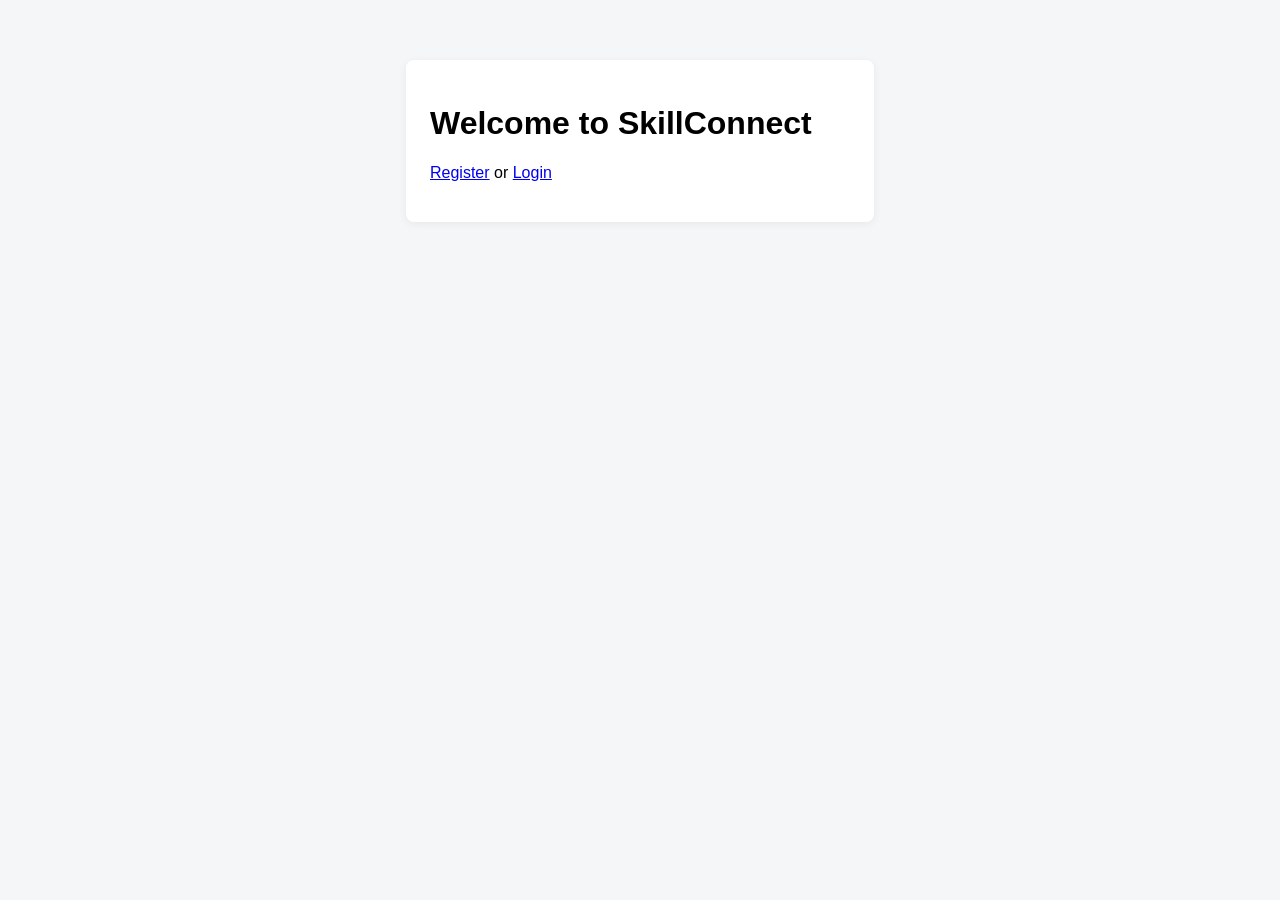
==== src/main/webapp/index.html @ 6b263849 "initial changes" ====
<!doctype html>
<html>
<head>
  <meta charset="utf-8">
  <title>SkillConnect</title>
  <link rel="stylesheet" href="css/style.css">
</head>
<body>
  <div class="container">
    <h1>Welcome to SkillConnect</h1>
    <p><a href="register.html">Register</a> or <a href="login.html">Login</a></p>
  </div>
</body>
</html>
---- src/main/webapp/css/style.css ----
body { font-family: Arial, sans-serif; background:#f4f6f8; }
.container { max-width:420px; margin:60px auto; padding:24px; background:white; border-radius:8px; box-shadow:0 2px 8px rgba(0,0,0,0.06); }
input { width:100%; padding:10px; margin:6px 0; box-sizing:border-box; }
button { padding:10px 18px; margin-top:10px; border:none; border-radius:6px; cursor:pointer; }
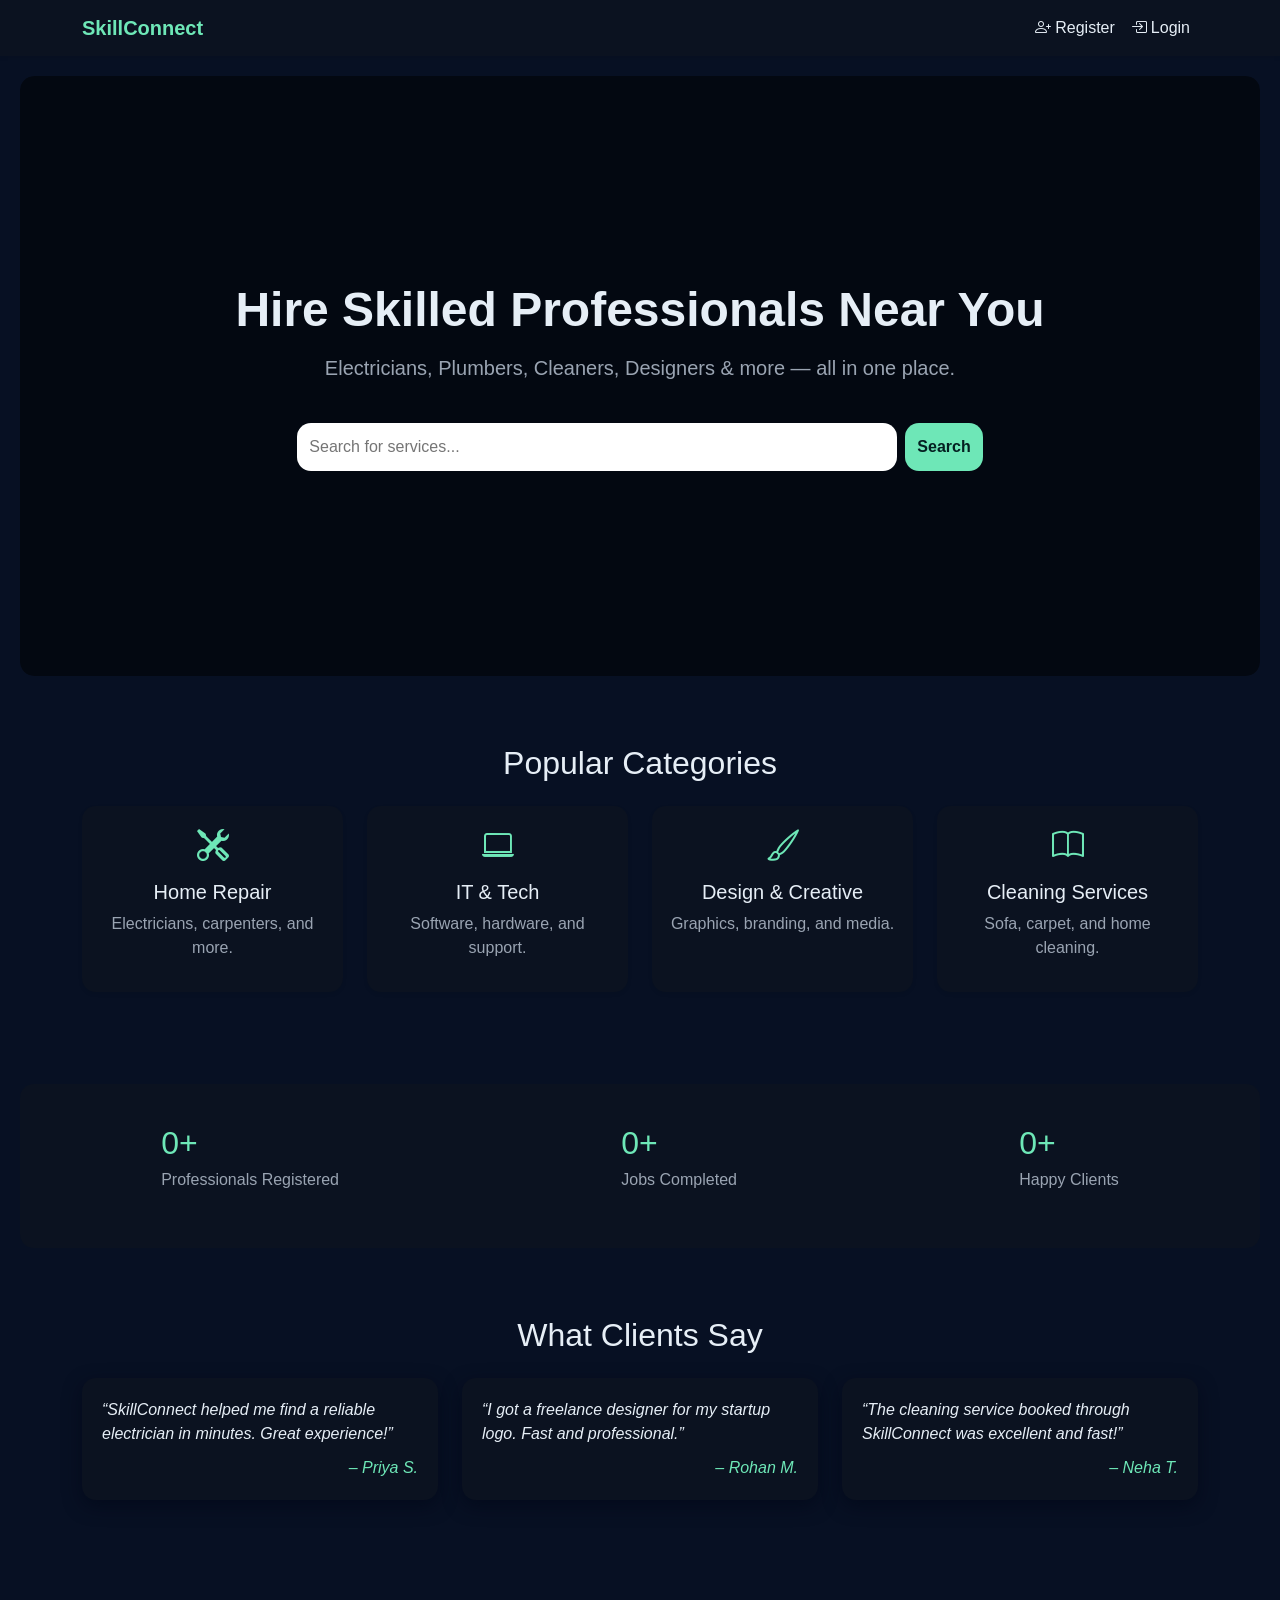
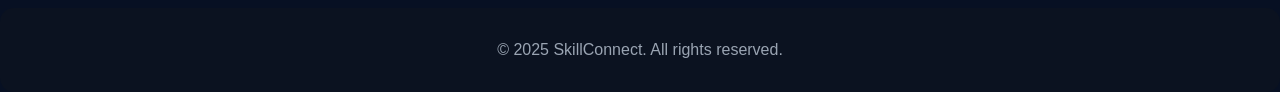
==== commit e6470677: "dashboard changed and login issue fixed but two pages are there" ====
--- a/src/main/webapp/index.html
+++ b/src/main/webapp/index.html
@@ -1,14 +1,198 @@
-<!doctype html>
-<html>
+<!DOCTYPE html>
+<html lang="en">
 <head>
-  <meta charset="utf-8">
+  <meta charset="UTF-8">
   <title>SkillConnect</title>
-  <link rel="stylesheet" href="css/style.css">
+  <meta name="viewport" content="width=device-width, initial-scale=1">
+  <link href="https://cdn.jsdelivr.net/npm/bootstrap@5.3.0/dist/css/bootstrap.min.css" rel="stylesheet">
+  <link href="https://cdn.jsdelivr.net/npm/bootstrap-icons@1.10.5/font/bootstrap-icons.css" rel="stylesheet">
+  <style>
+    :root{
+      --bg:#071023;
+      --card:#0b1220;
+      --muted:#9aa4b2;
+      --accent:#6ee7b7;
+      --secondary:#f97316;
+      --radius:14px;
+      --shadow:0 6px 18px rgba(2,6,23,0.6);
+    }
+    body{font-family:Inter, sans-serif;margin:0;background:var(--bg);color:#e6eef6;}
+
+    /* Navbar */
+    .navbar{background:var(--card)!important;}
+    .navbar-brand{color:var(--accent)!important;font-weight:700;}
+    .nav-link{color:#e6eef6!important;cursor:pointer;}
+
+    /* Hero */
+    .hero-container{position:relative;height:600px;overflow:hidden;border-radius:var(--radius);margin:20px;}
+    .hero-slide{position:absolute;top:0;left:100%;width:100%;height:100%;background-size:cover;background-position:center;transition:left 1s ease-in-out;border-radius:var(--radius);}
+    .hero-slide.active{left:0;}
+    .hero-slide.prev{left:-100%;}
+    .hero-slide::before{content:"";position:absolute;top:0;left:0;width:100%;height:100%;background-color:rgba(0,0,0,0.5);border-radius:var(--radius);}
+    .hero-content{position:relative;z-index:2;text-align:center;color:#e6eef6;display:flex;flex-direction:column;justify-content:center;height:100%;padding:0 20px;}
+    .hero-content h1{font-size:3rem;font-weight:700;margin-bottom:15px;}
+    .hero-content p{font-size:1.25rem;color:var(--muted);}
+    .hero-content .btn{background:var(--accent);border:none;color:#042021;font-weight:600;border-radius:var(--radius);}
+    .hero-content input{border-radius:var(--radius);border:none;padding:12px;width:50%;margin-right:8px;}
+
+    /* Categories */
+    .category-icon{font-size:2rem;color:var(--accent);}
+    .card{background:var(--card);border:none;border-radius:var(--radius);color:#e6eef6;}
+    .card h5{margin-top:10px;}
+    .card p{color:var(--muted);}
+
+    /* Counters */
+    .counter-section{display:flex;justify-content:space-around;padding:40px 0;background:var(--card);border-radius:var(--radius);margin:20px;}
+    .counter-section h2{color:var(--accent);font-size:2rem;margin-bottom:5px;}
+    .counter-section p{color:var(--muted);}
+
+    /* Testimonials */
+    .testimonial{background:var(--card);padding:20px;border-radius:var(--radius);font-style:italic;color:#e6eef6;margin-bottom:20px;box-shadow:var(--shadow);}
+    .testimonial div{text-align:right;color:var(--accent);margin-top:10px;}
+
+    /* Footer */
+    .footer{background:var(--card);padding:30px 0;color:var(--muted);text-align:center;border-radius:var(--radius);margin-top:40px;}
+
+    /* Overlays */
+    .overlay{
+      position:fixed; top:0; left:0; width:100%; height:100%;
+      background:rgba(0,0,0,0.7); backdrop-filter: blur(5px);
+      display:flex; justify-content:center; align-items:center; z-index:1000;
+      opacity:0; visibility:hidden; transition:0.3s;
+    }
+    .overlay.active{opacity:1; visibility:visible;}
+
+    .login-box, .register-box{
+      background:var(--card); padding:40px; border-radius:var(--radius);
+      box-shadow:var(--shadow); width:100%; max-width:400px; position:relative;
+    }
+    .login-box h3, .register-box h3{ text-align:center; margin-bottom:30px; color:var(--accent);}
+    .form-control{background:rgba(255,255,255,0.05);border:none;color:#e6eef6;border-radius:var(--radius); margin-bottom:15px;}
+    .form-control::placeholder{color: #9aa4b2; opacity:1;}
+    .btn-login, .btn-register{
+      background:var(--accent); border:none; color:#042021; font-weight:600; border-radius:var(--radius); width:100%; padding:12px; transition:0.3s;
+    }
+    .btn-login:hover, .btn-register:hover{background:linear-gradient(90deg,var(--accent),var(--secondary));}
+    .close-btn{position:absolute;top:10px;right:15px;font-size:1.5rem;cursor:pointer;color:var(--accent);}
+    a.btn-outline-secondary{border-color:var(--accent); color:var(--accent);}
+    a.btn-outline-secondary:hover{background:var(--accent); color:#042021;}
+  </style>
 </head>
 <body>
-  <div class="container">
-    <h1>Welcome to SkillConnect</h1>
-    <p><a href="register.html">Register</a> or <a href="login.html">Login</a></p>
+
+  <!-- Navbar -->
+  <nav class="navbar navbar-expand-lg shadow-sm">
+    <div class="container">
+      <a class="navbar-brand" href="#">SkillConnect</a>
+      <div class="navbar-nav ms-auto">
+        <a class="nav-link" href="register.jsp"><i class="bi bi-person-plus me-1"></i>Register</a>
+        <a class="nav-link" href="login.jsp"><i class="bi bi-box-arrow-in-right me-1"></i>Login</a>
+      </div>
+    </div>
+  </nav>
+
+  <!-- Hero Section -->
+  <div class="hero-container" id="heroContainer">
+    <div class="hero-slide active" style="background-image: url('skillhomepageImage_1.jpg');"></div>
+    <div class="hero-slide" style="background-image: url('plumber.jpg');"></div>
+    <div class="hero-slide" style="background-image: url('sofacleaning.jpg');"></div>
+    <div class="hero-content">
+      <h1>Hire Skilled Professionals Near You</h1>
+      <p>Electricians, Plumbers, Cleaners, Designers & more — all in one place.</p>
+      <form class="d-flex justify-content-center mt-4">
+        <input type="text" placeholder="Search for services...">
+        <button class="btn">Search</button>
+      </form>
+    </div>
   </div>
+
+  <!-- Categories -->
+  <div class="container py-5">
+    <h2 class="text-center mb-4">Popular Categories</h2>
+    <div class="row text-center">
+      <div class="col-md-3 mb-4">
+        <div class="card h-100 shadow-sm">
+          <div class="card-body">
+            <i class="bi bi-tools category-icon mb-2"></i>
+            <h5>Home Repair</h5>
+            <p>Electricians, carpenters, and more.</p>
+          </div>
+        </div>
+      </div>
+      <div class="col-md-3 mb-4">
+        <div class="card h-100 shadow-sm">
+          <div class="card-body">
+            <i class="bi bi-laptop category-icon mb-2"></i>
+            <h5>IT & Tech</h5>
+            <p>Software, hardware, and support.</p>
+          </div>
+        </div>
+      </div>
+      <div class="col-md-3 mb-4">
+        <div class="card h-100 shadow-sm">
+          <div class="card-body">
+            <i class="bi bi-brush category-icon mb-2"></i>
+            <h5>Design & Creative</h5>
+            <p>Graphics, branding, and media.</p>
+          </div>
+        </div>
+      </div>
+      <div class="col-md-3 mb-4">
+        <div class="card h-100 shadow-sm">
+          <div class="card-body">
+            <i class="bi bi-book category-icon mb-2"></i>
+            <h5>Cleaning Services</h5>
+            <p>Sofa, carpet, and home cleaning.</p>
+          </div>
+        </div>
+      </div>
+    </div>
+  </div>
+
+  <!-- Counters -->
+  <div class="counter-section">
+    <div><h2><span id="counter1">0</span>+</h2><p>Professionals Registered</p></div>
+    <div><h2><span id="counter2">0</span>+</h2><p>Jobs Completed</p></div>
+    <div><h2><span id="counter3">0</span>+</h2><p>Happy Clients</p></div>
+  </div>
+
+  <!-- Testimonials -->
+  <div class="container py-5">
+    <h2 class="text-center mb-4">What Clients Say</h2>
+    <div class="row">
+      <div class="col-md-4">
+        <div class="testimonial">“SkillConnect helped me find a reliable electrician in minutes. Great experience!”<div>– Priya S.</div></div>
+      </div>
+      <div class="col-md-4">
+        <div class="testimonial">“I got a freelance designer for my startup logo. Fast and professional.”<div>– Rohan M.</div></div>
+      </div>
+      <div class="col-md-4">
+        <div class="testimonial">“The cleaning service booked through SkillConnect was excellent and fast!”<div>– Neha T.</div></div>
+      </div>
+    </div>
+  </div>
+
+  <!-- Footer -->
+  <div class="footer">&copy; 2025 SkillConnect. All rights reserved.</div>
+
+
+
+  <script src="https://cdn.jsdelivr.net/npm/bootstrap@5.3.0/dist/js/bootstrap.bundle.min.js"></script>
+  <script>
+    // Hero Slider
+    const slides = document.querySelectorAll('.hero-slide');
+    let current = 0;
+    const totalSlides = slides.length;
+    setInterval(()=>{
+      const prev = current;
+      current = (current+1)%totalSlides;
+      slides[prev].classList.remove('active');
+      slides[prev].classList.add('prev');
+      slides[current].classList.add('active');
+      setTimeout(()=>slides[prev].classList.remove('prev'),1000);
+    },5000);
+
+
+  </script>
 </body>
 </html>
